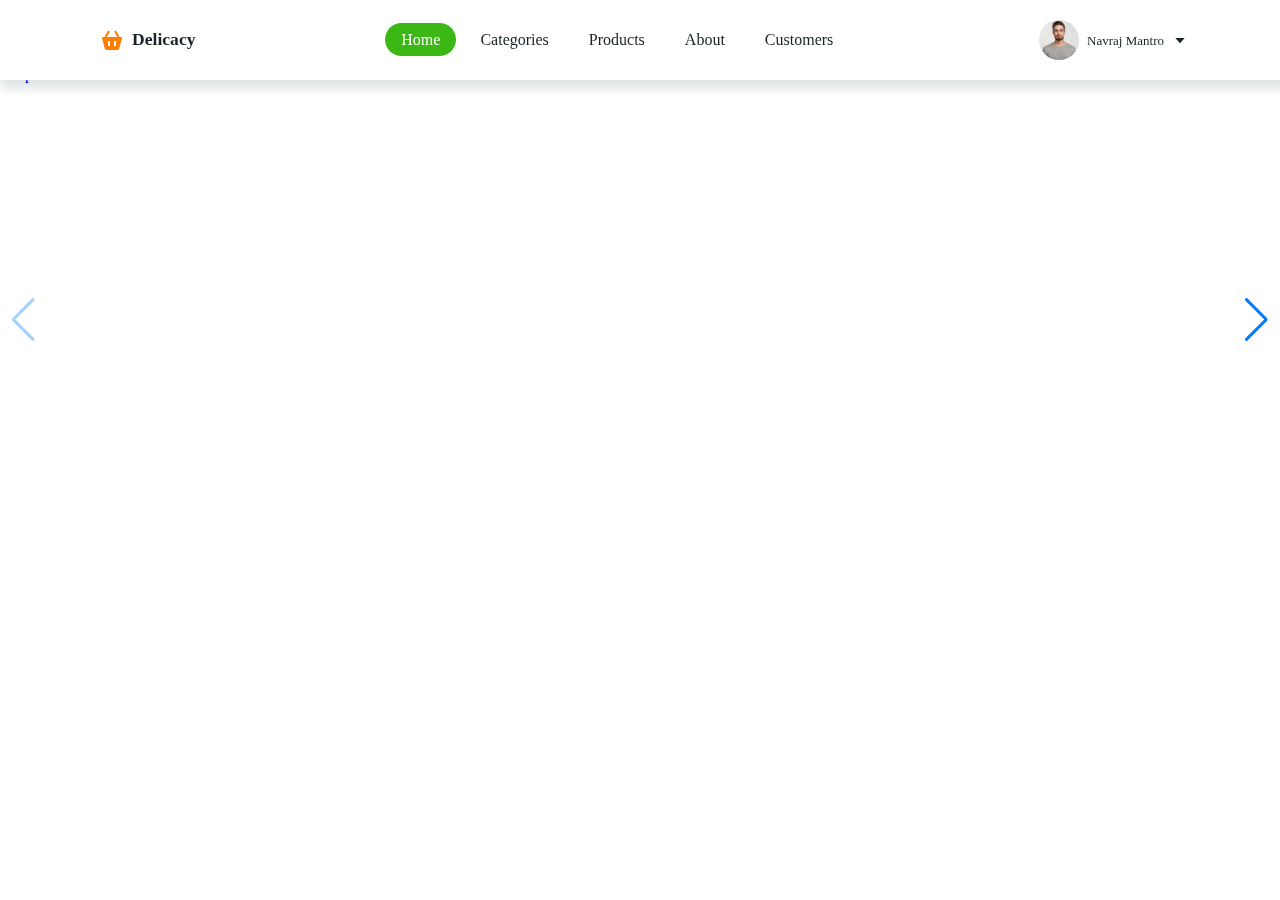
==== index.html @ 3a258c62 "navbar code" ====
<!DOCTYPE html>
<html lang="en">
<head>
    <meta charset="UTF-8">
    <meta http-equiv="X-UA-Compatible" content="IE=edge">
    <meta name="viewport" content="width=device-width, initial-scale=1.0">
    <title>Fruits & Vegitables Web</title>
    <!-- link css -->
    <link rel="stylesheet" href="./Assets/css/main.css">
    <!-- link font  -->
    <!-- <script src="https://kit.fontawesome.com/d935ff7ff3.js" crossorigin="anonymous"></script> -->
    <link href='https://unpkg.com/boxicons@2.1.4/css/boxicons.min.css' rel='stylesheet'>

     <!-- Link Swiper's CSS -->
    <link rel="stylesheet" href="https://cdn.jsdelivr.net/npm/swiper@9/swiper-bundle.min.css" />

    
</head>
<body>
    <!-- navbar  -->
    <header>
            <a href="#" class="logo"><i class="bx bxs-basket"></i>Delicacy</a>

        <!-- menu icon  -->

        <div class="bx bx-menu" id="menu-icon"></div>
        <!-- nav-list  -->
        <ul class="navbar">
            <li><a href="#home" class="home-active">Home</a></li>
            <li><a href="#categories">Categories</a></li>
            <li><a href="#products">Products</a></li>
            <li><a href="#about">About</a></li>
            <li><a href="#customers">Customers</a></li>
        </ul>
        <!-- profile  -->
        <div class="profile">
            <img src="./Assets/image/profile.jpeg" alt="profile pic">
            <span>Navraj Mantro</span>
            <i class="bx bx-caret-down"></i>
        </div>
    </header>
    <!-- home  -->
    <section class="home swiper" id="home">
        <div class="swiper-wrapper ">
            <!-- slide 1  -->
            <div class="swiper-slide container">
                <div class="home-text">
                    <span>WE are delicacy</span>
                    <h1>Choose deicacy <br>the best healthy <br>chicken salad</h1>
                    <a href="#" class="btn">Shop Now <i class="bx bx-right-arrow-alt"></i></a>
                </div>
                <img src="./Assets/image/Home1.png" alt="Cassrol_pic_1">
            </div>
            <!-- slide 2  -->
            <div class="swiper-slide container">
                <div class="home-text">
                    <span>WE are delicacy</span>
                    <h1>Choose deicacy <br>the best healthy <br>chicken salad</h1>
                    <a href="#" class="btn">Shop Now <i class="bx bx-right-arrow-alt"></i></a>
                </div>
                <img src="./Assets/image/home2.png" alt="Cassrol_pic_2">
            </div>

            <!-- slide 3  -->
            <div class="swiper-slide container">
                <div class="home-text">
                    <span>WE are delicacy</span>
                    <h1>Choose deicacy <br>the best healthy <br>chicken salad</h1>
                    <a href="#" class="btn">Shop Now <i class="bx bx-right-arrow-alt"></i></a>
                </div>
                <img src="./Assets/image/home3.png" alt="Cassrol_pic_3">
            </div>

          </div>
          <div class="swiper-button-next"></div>
          <div class="swiper-button-prev"></div>
    </section>
<!-- Swiper JS -->
<script src="https://cdn.jsdelivr.net/npm/swiper@9/swiper-bundle.min.js"></script>

<!-- link to js  -->
    <script src="main.js"></script>
</body>
</html>
---- Assets/css/main.css ----
@import "reset.css";
@import url('https://fonts.googleapis.com/css2?family=Poppins:wght@200;300;400;500;600;700;900&display=swap');
* {
    font-family: 'Poppins', sans-serif;
    text-decoration: none;
    scroll-padding-top: 2rem;
    scroll-behavior: smooth;

}

/* show variables */
:root {
    --green-color: #3cb815;
    --light-green-color: #c0eb7b;
    --orange-color: #ff7e00;
    --light-orange-color:#f75f1d ;
    --text-color: #1a2428;
    --bg-color: #fff;
}
section {
    padding: 4.5rem 0 1.5rem;
}
img {
    width: 100%;
}
body {
    color: var(--text-color);    
}
header {
    position: fixed;
    width: 85%;
    top: 0;
    z-index: 1000;
    display: flex;
    align-items: center;
    justify-content: space-between;
    background-color: var(--bg-color);
    box-shadow: 0 8px 11px rgb(14 55 54 / 15%);
    padding: 20px 100px !important;
    transition: 0.5s;
   

}
.profile {
    display: flex;
    align-items: center;
    column-gap: 0.5rem;
    cursor: pointer;
}
.profile img {
    width: 40px;
    height: 40px;
    object-fit: cover;
    object-position: center;
    border-radius: 50%;
}
.profile span {
    font-size: 13px;
    font-weight: 500;
}
.logo{
    display: flex;
    align-items: center;
    font-size: 1.1rem;
    font-weight: 600;
    color: var(--text-color);
    column-gap: 0.5rem;
}
.logo .bx {
    font-size: 24px;
    color: var(--orange-color);
}
.navbar{
    display: flex;
    column-gap: 0.5rem;
}
.navbar a{
    font-size: 1rem;
    font-weight: 500;
    color: var(--text-color);
    padding: 0.5rem 1rem;
}
.navbar a:hover, .navbar .home-active {
    background-color: var(--green-color);
    border-radius: 5rem;
    color: var(--bg-color);
    transition: background 0.5s;
}
#menu-icon{
    font-size: 24px;
    cursor: pointer;
    z-index: 100001;
    display: none;
}
.container{
    position: relative;
    width: 100%;
    min-height: 640px;
    display: flex;
    align-items: center;
    background: url(../image/background.jpg);
    background-size: cover;
    background-position: center;
}
.container img {
    width: 400px;
    position: absolute;
    bottom: -500px;
    right: 200px;
}
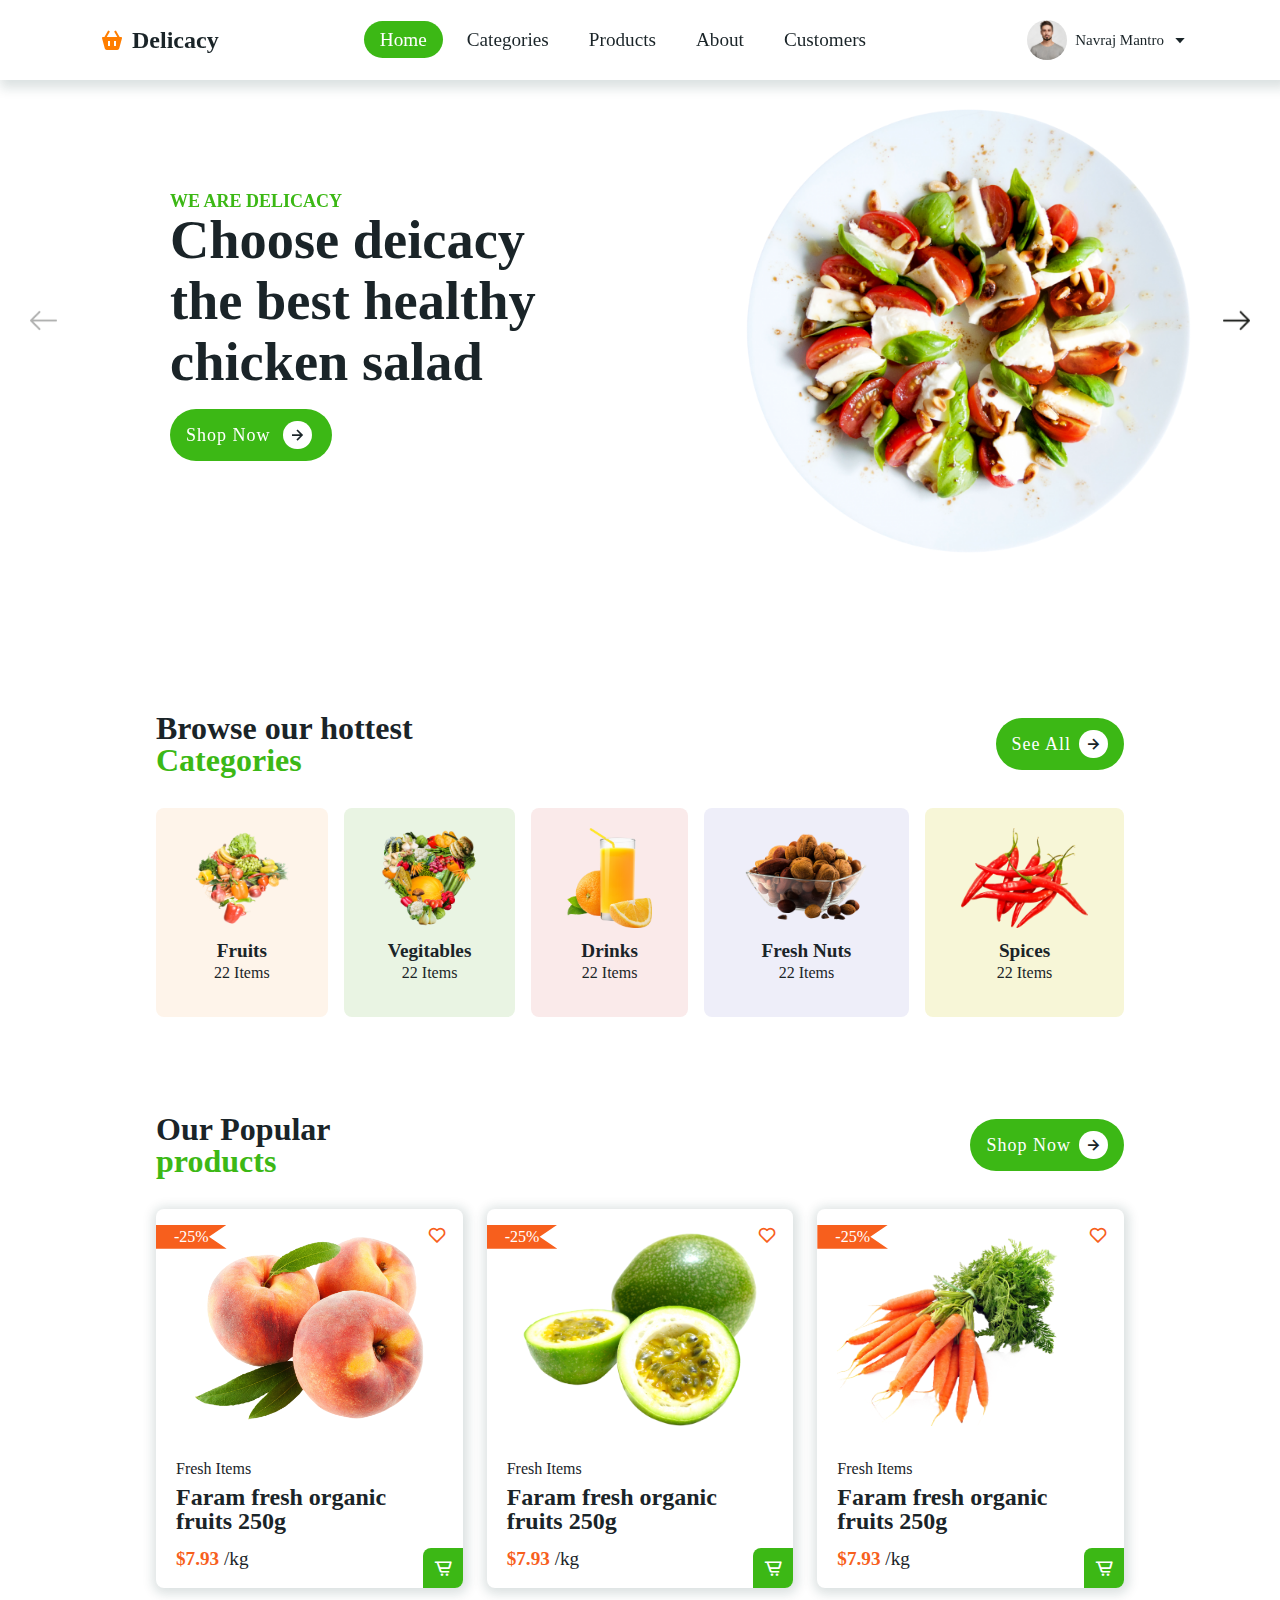
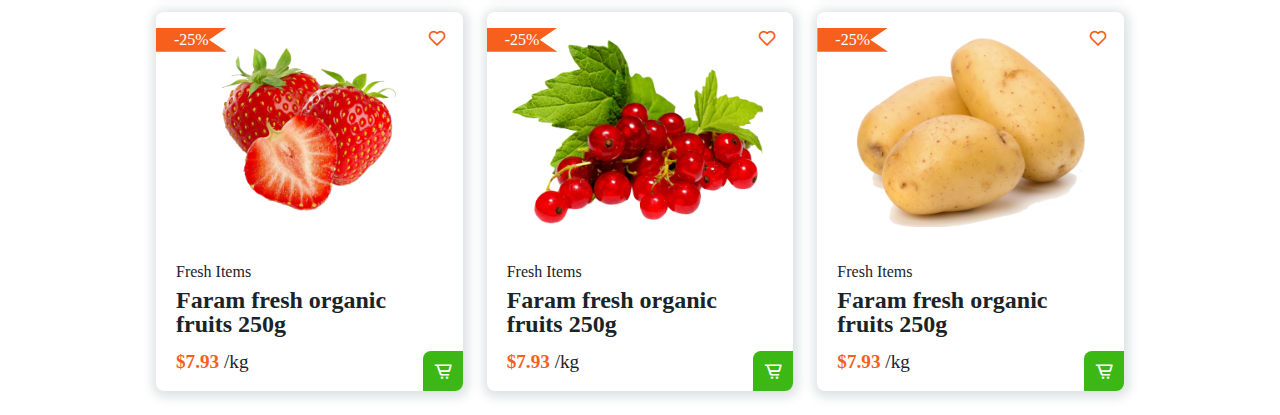
==== commit e8af2b74: "complete slider and products" ====
--- a/index.html
+++ b/index.html
@@ -27,7 +27,7 @@
         <!-- nav-list  -->
         <ul class="navbar">
             <li><a href="#home" class="home-active">Home</a></li>
-            <li><a href="#categories">Categories</a></li>
+            <li><a href="#Categories">Categories</a></li>
             <li><a href="#products">Products</a></li>
             <li><a href="#about">About</a></li>
             <li><a href="#customers">Customers</a></li>
@@ -75,6 +75,125 @@
           <div class="swiper-button-next"></div>
           <div class="swiper-button-prev"></div>
     </section>
+
+    <!-- Categories  -->
+    <section class="Categories" id="Categories">
+        <div class="heading">
+            <h1>Browse our hottest <br><span>Categories</span></h1>
+            <a href="#" class="btn">See All <i class="bx bx-right-arrow-alt"></i></a>
+        </div>
+        <!-- Categories content -->
+        <div class="Categories-container">
+            <!-- box 1 -->
+            <div class="box box1">
+                <img src="./Assets/image/Fruits.png" alt="">
+                <h2>Fruits</h2>
+                <span>22 Items</span>
+                <i class="bx bx-right-arrow-alt"></i>
+            </div>
+            <!-- box 2  -->
+            <div class="box box2">
+                <img src="./Assets/image/Vegitbles.png" alt="">
+                <h2>Vegitables</h2>
+                <span>22 Items</span>
+                <i class="bx bx-right-arrow-alt"></i>
+            </div>
+            <!-- box 3 -->
+            <div class="box box3">
+                <img src="./Assets/image/juice.png" alt="">
+                <h2>Drinks</h2>
+                <span>22 Items</span>
+                <i class="bx bx-right-arrow-alt"></i>
+            </div>
+            <!-- box 4 -->
+            <div class="box box4">
+                <img src="./Assets/image/Nuts.png" alt="">
+                <h2>Fresh Nuts</h2>
+                <span>22 Items</span>
+                <i class="bx bx-right-arrow-alt"></i>
+            </div>
+            <!-- box 5 -->
+            <div class="box box5">
+                <img src="./Assets/image/Spices.png" alt="">
+                <h2>Spices</h2>
+                <span>22 Items</span>
+                <i class="bx bx-right-arrow-alt"></i>
+            </div>
+        </div>
+    </section>
+    <!-- products  -->
+
+    <section class="products" id="products">
+        <div class="heading">
+            <h1>Our Popular <br><span>products</span></h1>
+            <a href="#" class="btn">Shop Now <i class="bx bx-right-arrow-alt"></i></a>
+        </div>
+        <!-- products content -->
+        <div class="products-container">
+            <!-- box 1  -->
+           <div class="box">
+            <img src="./Assets/image/pro1.png" alt="">
+            <span>Fresh Items</span>
+            <h2>Faram fresh organic <br>fruits 250g</h2>
+            <h3 class="price">$7.93 <span>/kg</span></h3>
+            <i class="bx bx-cart-alt"></i>
+            <i class="bx bx-heart"></i>
+            <span class="discount">-25%</span>
+           </div>
+            <!-- box 2  -->
+            <div class="box">
+                <img src="./Assets/image/pro2.png" alt="">
+                <span>Fresh Items</span>
+                <h2>Faram fresh organic <br>fruits 250g</h2>
+                <h3 class="price">$7.93 <span>/kg</span></h3>
+                <i class="bx bx-cart-alt"></i>
+                <i class="bx bx-heart"></i>
+                <span class="discount">-25%</span>
+               </div>
+
+                <!-- box 3  -->
+           <div class="box">
+            <img src="./Assets/image/pro3.png" alt="">
+            <span>Fresh Items</span>
+            <h2>Faram fresh organic <br>fruits 250g</h2>
+            <h3 class="price">$7.93 <span>/kg</span></h3>
+            <i class="bx bx-cart-alt"></i>
+            <i class="bx bx-heart"></i>
+            <span class="discount">-25%</span>
+           </div>
+
+            <!-- box 4  -->
+            <div class="box">
+                <img src="./Assets/image/pro4.png" alt="">
+                <span>Fresh Items</span>
+                <h2>Faram fresh organic <br>fruits 250g</h2>
+                <h3 class="price">$7.93 <span>/kg</span></h3>
+                <i class="bx bx-cart-alt"></i>
+                <i class="bx bx-heart"></i>
+                <span class="discount">-25%</span>
+               </div>
+                <!-- box 5  -->
+           <div class="box">
+            <img src="./Assets/image/pro5.png" alt="">
+            <span>Fresh Items</span>
+            <h2>Faram fresh organic <br>fruits 250g</h2>
+            <h3 class="price">$7.93 <span>/kg</span></h3>
+            <i class="bx bx-cart-alt"></i>
+            <i class="bx bx-heart"></i>
+            <span class="discount">-25%</span>
+           </div>
+            <!-- box 6  -->
+            <div class="box">
+                <img src="./Assets/image/pro6.png" alt="">
+                <span>Fresh Items</span>
+                <h2>Faram fresh organic <br>fruits 250g</h2>
+                <h3 class="price">$7.93 <span>/kg</span></h3>
+                <i class="bx bx-cart-alt"></i>
+                <i class="bx bx-heart"></i>
+                <span class="discount">-25%</span>
+               </div>
+        </div>
+    </section>
 <!-- Swiper JS -->
 <script src="https://cdn.jsdelivr.net/npm/swiper@9/swiper-bundle.min.js"></script>
 
--- a/Assets/css/main.css
+++ b/Assets/css/main.css
@@ -55,13 +55,13 @@
     border-radius: 50%;
 }
 .profile span {
-    font-size: 13px;
+    font-size: 15px;
     font-weight: 500;
 }
 .logo{
     display: flex;
     align-items: center;
-    font-size: 1.1rem;
+    font-size: 1.5rem;
     font-weight: 600;
     color: var(--text-color);
     column-gap: 0.5rem;
@@ -75,7 +75,7 @@
     column-gap: 0.5rem;
 }
 .navbar a{
-    font-size: 1rem;
+    font-size: 1.2rem;
     font-weight: 500;
     color: var(--text-color);
     padding: 0.5rem 1rem;
@@ -98,13 +98,238 @@
     min-height: 640px;
     display: flex;
     align-items: center;
-    background: url(../image/background.jpg);
+    background: url(../image/BackGround_pic.jpg);
     background-size: cover;
     background-position: center;
+    overflow:  hidden;
 }
 .container img {
-    width: 400px;
-    position: absolute;
-    bottom: -500px;
-    right: 200px;
+    width: 500px;
+    position: absolute;
+    bottom: 10%;
+    right: 5%;
+}
+.home-text {
+    position: absolute;
+    bottom: 28%;
+    /* left: 10%; */
+    padding: 0 130px 0 170px;
+}
+.home-text span {
+    font-weight: 700;
+    font-size: large;
+    text-transform: uppercase;
+    color: var(--green-color);
+}
+.home-text h1 {
+    font-size: 3.4rem;
+    font-weight: 700;
+    margin-bottom: 1rem;
+    line-height: 3.8rem;
+}
+.btn {
+    padding: 0.75rem 1rem;
+    background: var(--green-color);
+    color: var(--bg-color);
+    font-weight: 400;
+    font-size: large;
+    border-radius: 5rem;
+    display: flex;
+    align-items: center;
+    justify-content: space-between;
+    column-gap: 00.5rem;
+    max-width: 130px;
+    letter-spacing: 1px;
+}
+.btn .bx {
+    padding: 4px;
+    background: var(--bg-color);
+    color: var(--text-color);
+    border-radius: 1rem;
+    font-size: 20px;
+    margin: auto;
+}
+.btn:hover {
+    background: var(--light-orange-color);
+    transition: 0.2s ease;
+}
+.swiper-button-next {
+    background: url(../image/right_arrow.png);
+    background-repeat: no-repeat;
+    background-size: 100% auto;
+    background-position: center;
+    margin-right: 20px;
+}
+.swiper-button-next::after {
+    display: none;
+}
+.swiper-button-prev {
+    background: url(../image/left_arrow.png);
+    background-repeat: no-repeat;
+    background-size: 100% auto;
+    background-position: center;
+    margin-left: 20px;
+}
+.swiper-button-prev::after {
+    display: none;
+}
+.heading {
+    display: flex;
+    justify-content: space-between;
+    align-items: center;
+}
+.heading h1 {
+    font-size: 2rem;
+    font-weight: 600;
+}
+.heading span {
+    color: var(--green-color);
+}
+.Categories {
+    max-width: 968px;
+    margin-left: auto;
+    margin-right: auto;
+}
+.Categories-container {
+    display: grid;
+    grid-template-columns: repeat(auto-fit,minmax(100px,auto));
+    gap: 1rem;
+    margin-top: 2rem;
+}
+.Categories-container .box {
+    position: relative;
+    display: flex;
+    flex-direction: column;
+    align-items: center;
+    padding: 20px;
+    border-radius: 0.5rem;
+}
+.Categories-container .box img {
+    width: 100%;
+    height: 100px;
+    object-fit: contain;
+    object-position: center;
+}
+.Categories-container .box h2 {
+    font-size: 1.2rem;
+    font-weight: 600;
+    padding: 0.8rem 0 0.3rem 0;
+}
+.Categories-container .box span {
+    font-size: 1rem;
+    font-weight: 400;
+    margin-bottom: 1rem;
+}
+.Categories-container .box .bx {
+    padding: 10px;
+    background: var(--green-color);
+    color: var(--bg-color);
+    border-radius: 5rem;
+    margin-top: 2rem;
+    position: absolute;
+    bottom: -8%;
+    display: none;
+}
+.Categories-container .box .bx:hover {
+    background: var(--light-orange-color);
+    transition: 00.2s all linear;
+}
+.Categories-container .box:hover .bx  {
+    display: block;
+    transition: 0.2s all linear;
+}
+.box1 {
+    background: #fef4ea;
+}
+.box2 {
+    background: #e9f4e3;
+}
+.box3 {
+    background: #faeaea;
+}
+.box4 {
+    background: #eeeef9;
+}
+.box5 {
+    background: #f7f6d7;
+}
+
+/* product  */
+
+.products {
+    max-width: 968px;
+    margin-left: auto;
+    margin-right: auto;
+}
+
+.products-container {
+    display: grid;
+    grid-template-columns: repeat(auto-fit,minmax(260px,auto));
+    gap: 1.5rem;
+    margin-top: 2rem;
+}
+.products-container .box {
+    padding: 20px;
+    box-shadow: 1px 2px 11px 4px rgb(14 55 54 /15%);
+    border-radius: 0.5rem;
+    position: relative;
+}
+
+.products-container .box img {
+    width: 100%;
+    height: 200px;
+    object-fit: contain;
+    object-position: center;
+    padding-bottom: 1.8rem;
+}
+.products-container .box span {
+    font-weight: 500;
+    /* font-size: 15px;line-height: 20px; */
+}
+.products-container .box h2 {
+    font-size: 1.5rem;
+    font-weight: 600;
+    padding: 0.5rem 0;
+}
+.products-container .box .price {
+    font-size: 1.2rem;
+    font-weight: 600;
+    margin-top: 0.5rem;
+    color: var(--light-orange-color);
+}
+
+.products-container .box .price span {
+    color: var(--text-color);
+    font-weight: 400;
+}
+.products-container .box .bx-cart-alt {
+    position: absolute;
+    right: 0;
+    bottom: 0;
+    padding: 10px;
+    background: var(--green-color);
+    color: var(--bg-color);
+    font-size: 20px;
+    border-radius: 0.5rem 0 0.5rem 0;
+}
+
+.products-container .box .bx-cart-alt:hover {
+    background: var(--orange-color);
+    transition: 0.2s all linear;
+}
+.products-container .box .bx-heart {
+    position: absolute;
+    top: 1rem;
+    right: 1rem;
+    font-size: 20px;
+    color: var(--light-orange-color);
+}
+.products-container .box .discount {
+    position: absolute;
+    top: 1rem;
+    left: 0;
+    background: var(--light-orange-color);
+    color: var(--bg-color);
+    padding: 4px 18px;
+    clip-path: polygon(100% 0%, 75% 50%, 100% 100%, 0 100%, 0% 50%, 0 0);
 }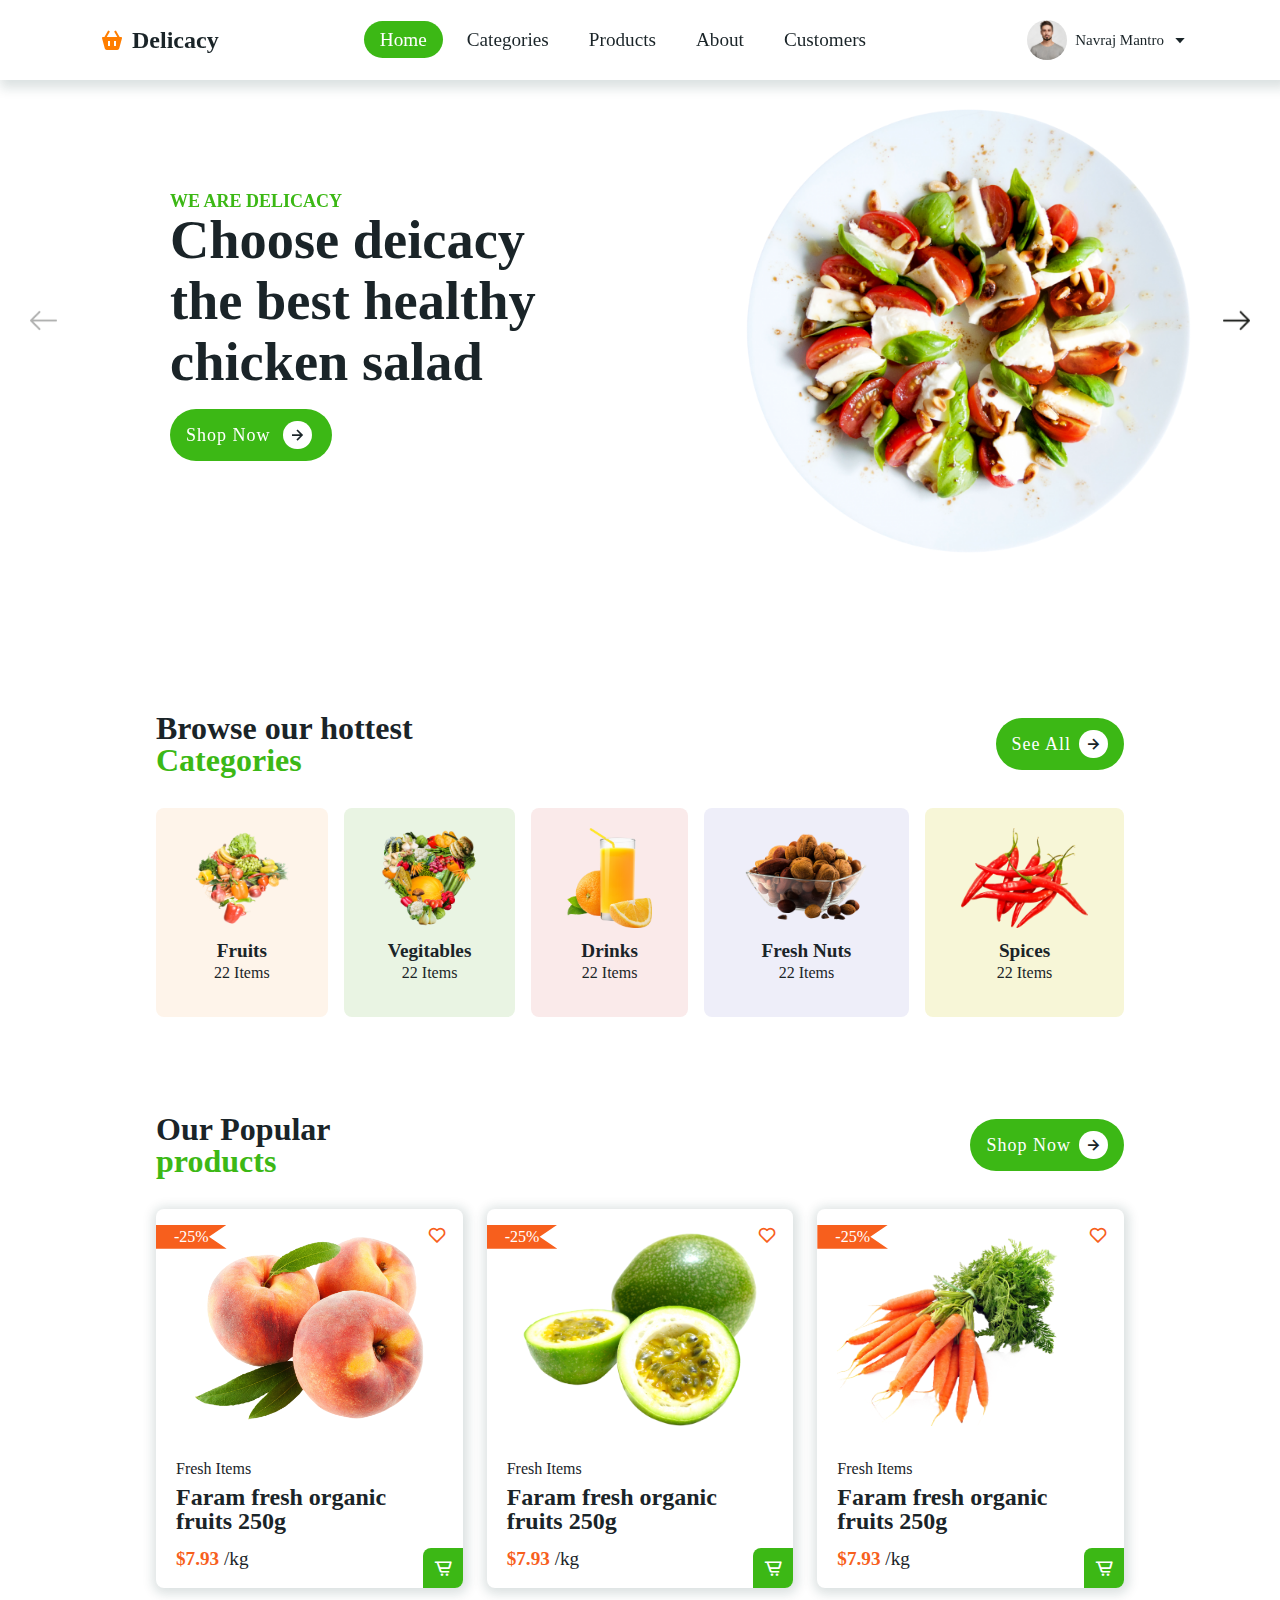
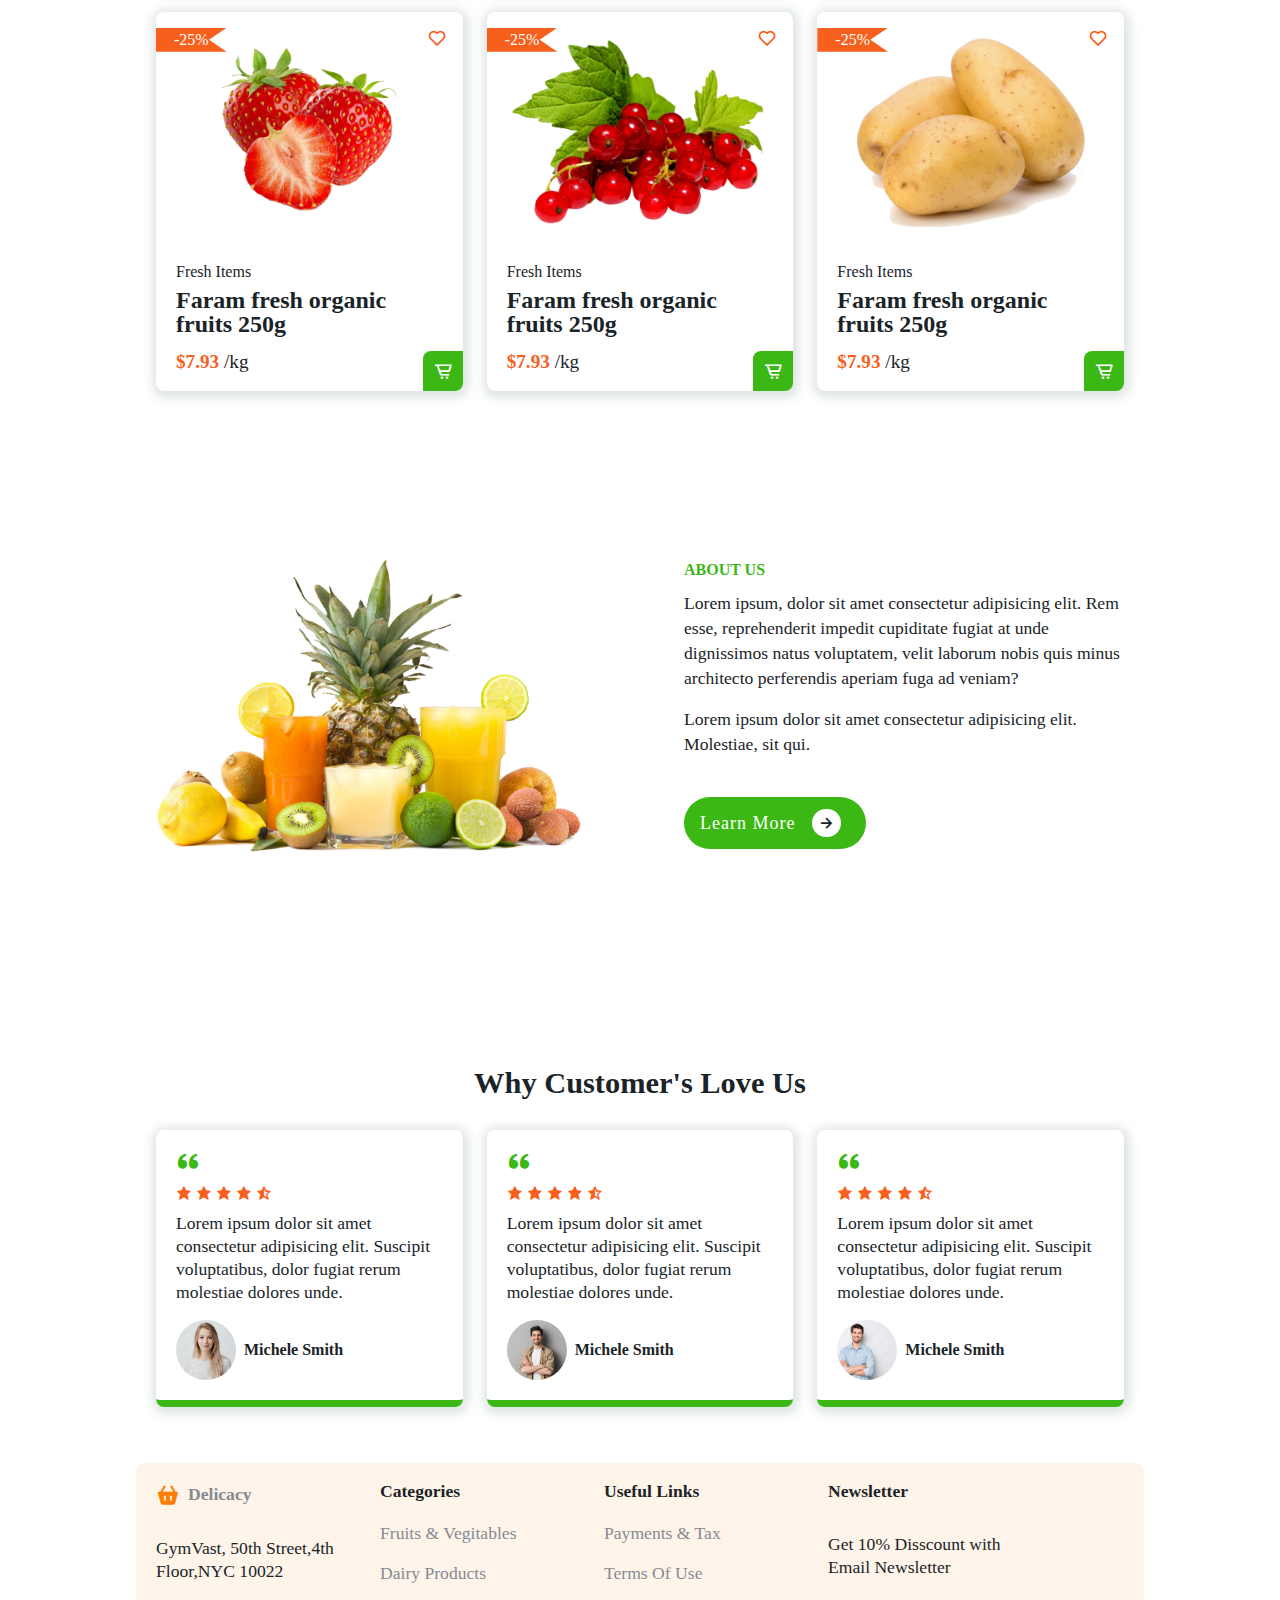
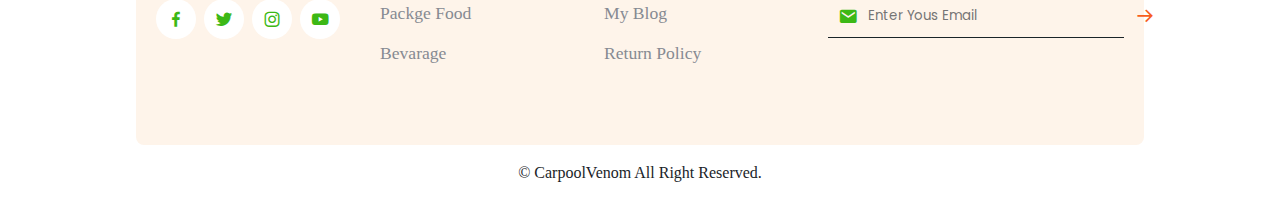
==== commit 12ae2f9c: "About footer and customers is done" ====
--- a/index.html
+++ b/index.html
@@ -194,6 +194,114 @@
                </div>
         </div>
     </section>
+    <!-- about  -->
+    <section class="about" id="about">
+        <img src="./Assets/image/about_pic.png" alt="">
+        <div class="about-text">
+            <span>About Us</span>
+            <p>Lorem ipsum, dolor sit amet consectetur adipisicing elit. Rem esse, reprehenderit impedit cupiditate fugiat at unde dignissimos natus voluptatem, velit laborum nobis quis minus architecto perferendis aperiam fuga ad veniam?</p>
+            <p>Lorem ipsum dolor sit amet consectetur adipisicing elit. Molestiae, sit qui.</p>
+            <a href="#" class="btn">Learn More <i class="bx bx-right-arrow-alt"></i></a>     
+        </div>
+    </section>
+    <!-- customers  -->
+    <section class="customers" id="customers">
+        <h2>Why Customer's Love Us</h2>
+        <!-- customers-content  -->
+        <div class="customers-container">
+            <!-- Review 1  -->
+            <div class="box">
+                <i class="bx bxs-quote-alt-left"></i>
+                <div class="stars">
+                    <i class="bx bxs-star"></i>
+                    <i class="bx bxs-star"></i>
+                    <i class="bx bxs-star"></i>
+                    <i class="bx bxs-star"></i>
+                    <i class="bx bxs-star-half"></i>
+                </div>
+                <p>Lorem ipsum dolor sit amet consectetur adipisicing elit. Suscipit voluptatibus, dolor fugiat rerum molestiae dolores unde.</p>
+                <div class="review-profile">
+                    <img src="./Assets/image/cust_1.jpeg" alt="">
+                    <h3>Michele Smith</h3>
+                </div>
+            </div>
+             <!-- Review 2  -->
+             <div class="box">
+                <i class="bx bxs-quote-alt-left"></i>
+                <div class="stars">
+                    <i class="bx bxs-star"></i>
+                    <i class="bx bxs-star"></i>
+                    <i class="bx bxs-star"></i>
+                    <i class="bx bxs-star"></i>
+                    <i class="bx bxs-star-half"></i>
+                </div>
+                <p>Lorem ipsum dolor sit amet consectetur adipisicing elit. Suscipit voluptatibus, dolor fugiat rerum molestiae dolores unde.</p>
+                <div class="review-profile">
+                    <img src="./Assets/image/cust_2.jpeg" alt="">
+                    <h3>Michele Smith</h3>
+                </div>
+            </div>
+             <!-- Review 3  -->
+             <div class="box">
+                <i class="bx bxs-quote-alt-left"></i>
+                <div class="stars">
+                    <i class="bx bxs-star"></i>
+                    <i class="bx bxs-star"></i>
+                    <i class="bx bxs-star"></i>
+                    <i class="bx bxs-star"></i>
+                    <i class="bx bxs-star-half"></i>
+                </div>
+                <p>Lorem ipsum dolor sit amet consectetur adipisicing elit. Suscipit voluptatibus, dolor fugiat rerum molestiae dolores unde.</p>
+                <div class="review-profile">
+                    <img src="./Assets/image/cust_3.jpeg" alt="">
+                    <h3>Michele Smith</h3>
+                </div>
+            </div>
+        </div>
+    </section>
+
+    <!-- footer  -->
+    <section class="footer" id="footer">
+        <div class="footer-box">
+            <a href="#" class="logo"><i class="bx bxs-basket"></i>Delicacy</a>
+            <p>GymVast, 50th Street,4th <br>Floor,NYC 10022</p> 
+            <div class="social">
+                <a href="#"><i class="bx bxl-facebook"></i></a>
+                <a href="#"><i class="bx bxl-twitter"></i></a>
+                <a href="#"><i class="bx bxl-instagram"></i></a>
+                <a href="#"><i class="bx bxl-youtube"></i></a>
+            </div>
+        </div>
+        <div class="footer-box">
+            <h2>Categories</h2>
+            <a href="#">Fruits & Vegitables</a>
+            <a href="#">Dairy Products</a>
+            <a href="#">Packge Food</a>
+            <a href="#">Bevarage</a>
+        </div>
+        <div class="footer-box">
+            <h2>Useful Links</h2>
+            <a href="#">Payments & Tax</a>
+            <a href="#">Terms Of Use</a>
+            <a href="#">My Blog</a>
+            <a href="#">Return Policy</a>
+        </div>
+        <div class="footer-box">
+            <h2>Newsletter</h2>
+            <p>Get 10% Disscount with <br> Email Newsletter</p>
+            <form action="">
+                <i class="bx bxs-envelope"></i>
+                <input type="emil" name="" id="" placeholder="Enter Yous Email">
+                <i class="bx bx-arrow-back bx-rotate-180"></i>
+            </form>
+        </div>
+    </section>
+
+    <!-- copyright  -->
+    <div class="copyright">
+        <p>&#169; CarpoolVenom All Right Reserved.</p>
+    </div>
+
 <!-- Swiper JS -->
 <script src="https://cdn.jsdelivr.net/npm/swiper@9/swiper-bundle.min.js"></script>
 
--- a/Assets/css/main.css
+++ b/Assets/css/main.css
@@ -16,6 +16,16 @@
     --light-orange-color:#f75f1d ;
     --text-color: #1a2428;
     --bg-color: #fff;
+}
+/* Custom Scrol br  */
+::-webkit-scrollbar{
+    width: 0.5rem;
+    background: var(--green-color);
+}
+::-webkit-scrollbar-thumb{
+    width: 0.5rem;
+    background: var(--light-green-color);
+    border-radius: 5rem1;
 }
 section {
     padding: 4.5rem 0 1.5rem;
@@ -332,4 +342,186 @@
     color: var(--bg-color);
     padding: 4px 18px;
     clip-path: polygon(100% 0%, 75% 50%, 100% 100%, 0 100%, 0% 50%, 0 0);
+}
+
+/* about  */
+.about {
+    max-width: 968px;
+    margin-left: auto;
+    margin-right: auto;
+    display: grid;
+    grid-template-columns: repeat(auto-fit,minmax(21rem,auto));
+    align-items: center;
+    gap: 1.5rem;
+    padding: 9rem 0;
+}
+.about img {
+    width: 90%;
+}
+.about-text {
+    padding: 0 0 0 2rem;
+}
+.about-text span {
+    font-weight: 800;
+    text-transform: uppercase;
+    color: var(--green-color);
+}
+.about-text p {
+    margin: 0.8rem 0 1rem;
+    line-height: 25px;
+    font-size: 1.1rem;
+}
+.about-text .btn {
+    max-width: 150px;
+    margin-top: 2.5rem;
+}
+
+/* customers  */
+.customers {
+    max-width: 968px;
+    margin-left: auto;
+    margin-right: auto;
+}
+.customers h2 {
+    text-align: center;
+    font-size: 1.9rem;
+    font-weight: 600;
+}
+.customers-container {
+    display: grid;
+    grid-template-columns: repeat(auto-fit,minmax(280px,auto));
+    align-items: center;
+    gap: 1.5rem;
+    margin-top: 2rem;
+
+}
+.customers-container .box {
+    padding: 20px;
+    box-shadow: 1px 2px 11px 4px rgb(14 55 54 / 15%);
+    border-radius: 0.5rem;
+    border-bottom: 7px solid var(--green-color);
+
+}
+
+.customers-container .box:hover {
+    transform: translateY(10px);
+    transition: 00.2s all linear;
+}
+.customers-container .box .bx {
+    font-size: 24px;
+    color:var(--green-color);
+}
+
+.customers-container .box .stars {
+    padding: 0.6rem 0;
+}
+.customers-container .box .stars .bx {
+    font-size: 1rem;
+    color: var(--light-orange-color);
+}
+.customers-container .box p {
+    font-size: 1.1rem;
+    line-height: 23px;
+}
+.review-profile {
+    display: flex;
+    align-items: center;
+    margin-top: 1rem;
+    column-gap: 0.5rem;
+}
+.review-profile img {
+    width: 60px;
+    height: 60px;
+    border-radius: 50%;
+    object-fit: cover;
+    object-position: center;
+}
+.review-profile h3 {
+    font-size: 1rem;
+    font-weight: 600;
+}
+
+/* footer  */
+
+.footer {
+    max-width: 968px;
+    margin-left: auto;
+    margin-right: auto;
+    display: grid;
+    grid-template-columns: repeat(auto-fit,minmax(200px,auto));
+    gap: 1.5rem;
+    margin-top: 2rem;
+    background: #fef4ea;
+    border-radius: 0.5rem;
+    padding: 20px 20px 60px 20px;
+}
+.footer-box {
+    display: flex;
+    flex-direction: column;
+}
+.footer-box p {
+    font-size: 1.1rem;
+    margin: 0.5rem 0 1rem;
+    line-height: 23px;
+}
+.social {
+    display: flex;
+    align-items: center;
+    column-gap: 0.5rem;
+}
+.social .bx {
+    padding: 10px;
+    background: var(--bg-color);
+    color: var(--green-color);
+    border-radius: 5rem;
+    font-size: 20px;
+}
+.social .bx:hover {
+    background: var(--green-color);
+    color: var(--bg-color);
+    transition: 00.2s all linear;
+}
+.footer-box h2 {
+    font-size: 1.1rem;
+    font-weight: 800;
+    margin-bottom: 1.5rem;
+}
+.footer-box a {
+    color: #868a92;
+    font-size: 1.1rem;
+    margin-bottom: 1.4rem;
+
+}
+.footer-box a:hover {
+    color:var(--light-orange-color);
+}
+.footer-box form {
+    border-bottom: 1px solid var(--text-color);
+    padding: 10px;
+    display: flex;
+    align-items: center;
+    column-gap: 0.5rem;
+}
+.footer-box form input {
+    background: transparent;
+    border: none;
+    outline: none;
+}
+.footer-box form .bx {
+    font-size: 20px;
+    color: var(--light-orange-color);
+    cursor: pointer;
+}
+.footer-box form .bxs-envelope {
+    color: var(--green-color);
+}
+
+
+/* copyright */
+
+
+.copyright {
+    text-align: center;
+    padding: 20px;
+    
 }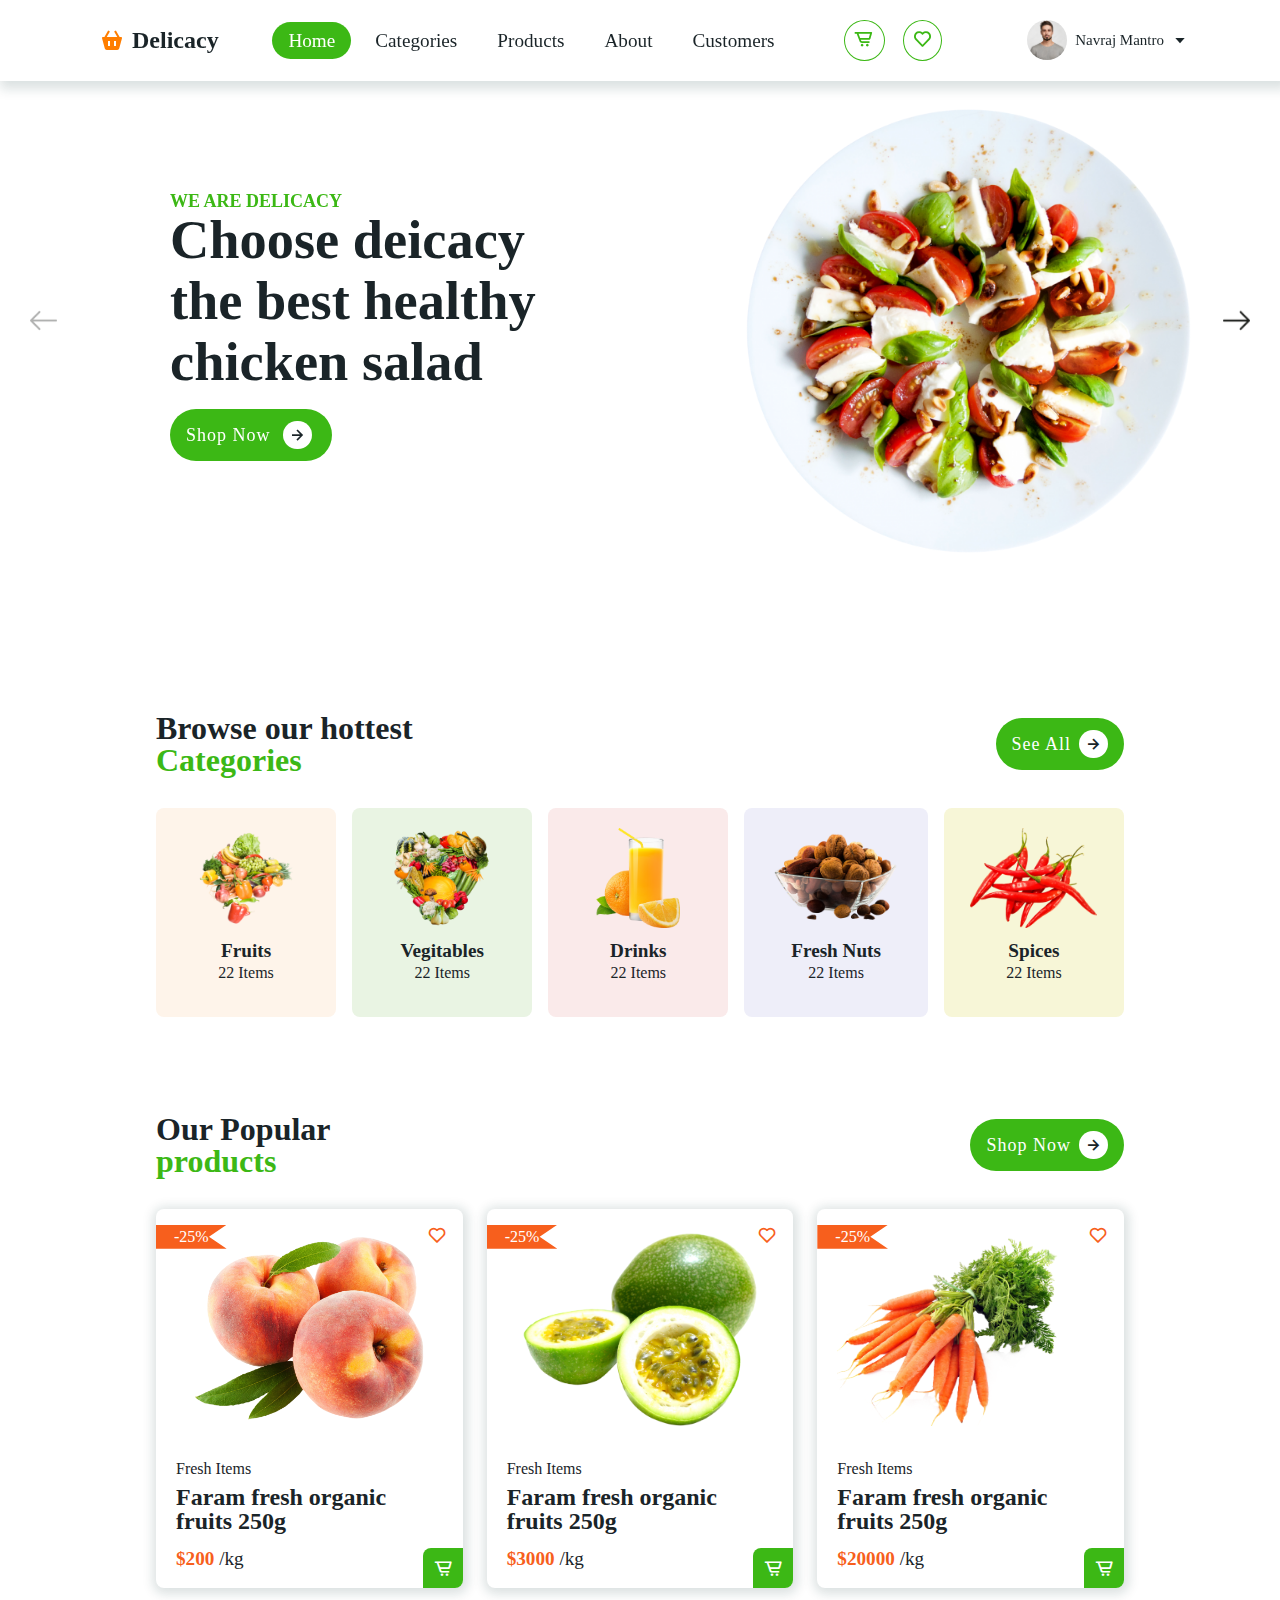
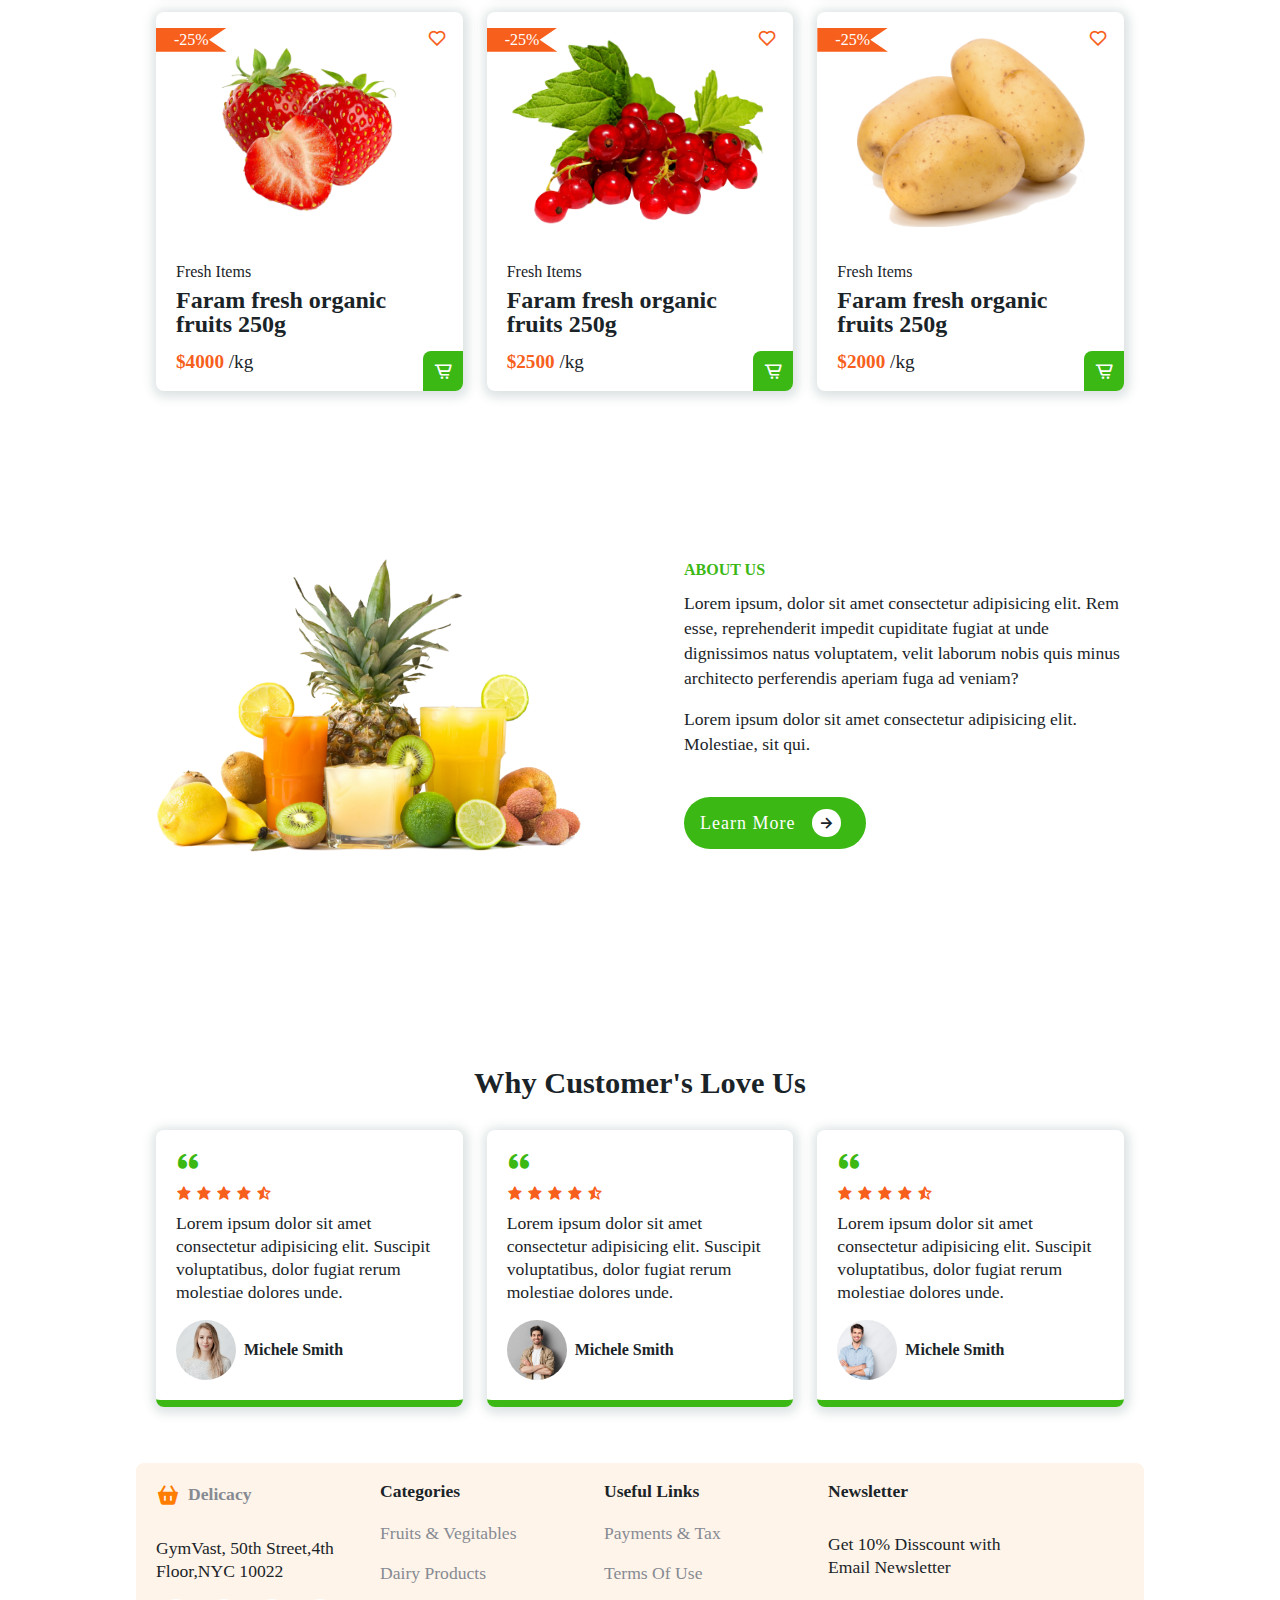
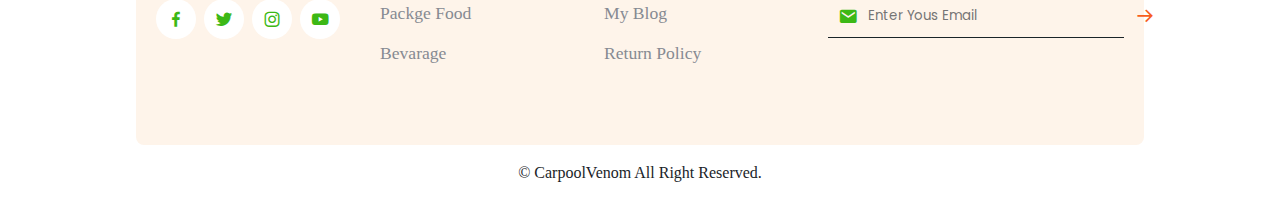
==== commit 11c46bdf: "complete work" ====
--- a/index.html
+++ b/index.html
@@ -1,311 +1,301 @@
 <!DOCTYPE html>
 <html lang="en">
-<head>
-    <meta charset="UTF-8">
-    <meta http-equiv="X-UA-Compatible" content="IE=edge">
-    <meta name="viewport" content="width=device-width, initial-scale=1.0">
+  <head>
+    <meta charset="UTF-8" />
+    <meta http-equiv="X-UA-Compatible" content="IE=edge" />
+    <meta name="viewport" content="width=device-width, initial-scale=1.0" />
     <title>Fruits & Vegitables Web</title>
     <!-- link css -->
-    <link rel="stylesheet" href="./Assets/css/main.css">
+    <link rel="stylesheet" href="./Assets/css/main.css" />
     <!-- link font  -->
     <!-- <script src="https://kit.fontawesome.com/d935ff7ff3.js" crossorigin="anonymous"></script> -->
-    <link href='https://unpkg.com/boxicons@2.1.4/css/boxicons.min.css' rel='stylesheet'>
-
-     <!-- Link Swiper's CSS -->
-    <link rel="stylesheet" href="https://cdn.jsdelivr.net/npm/swiper@9/swiper-bundle.min.css" />
-
-    
-</head>
-<body>
+    <link
+      href="https://unpkg.com/boxicons@2.1.4/css/boxicons.min.css"
+      rel="stylesheet"
+    />
+
+    <!-- Link Swiper's CSS -->
+    <link
+      rel="stylesheet"
+      href="https://cdn.jsdelivr.net/npm/swiper@9/swiper-bundle.min.css"
+    />
+  </head>
+  <body>
+    <!-- slide  -->
+    <div class="slider" id="slider"></div>
     <!-- navbar  -->
     <header>
-            <a href="#" class="logo"><i class="bx bxs-basket"></i>Delicacy</a>
-
-        <!-- menu icon  -->
-
-        <div class="bx bx-menu" id="menu-icon"></div>
-        <!-- nav-list  -->
-        <ul class="navbar">
-            <li><a href="#home" class="home-active">Home</a></li>
-            <li><a href="#Categories">Categories</a></li>
-            <li><a href="#products">Products</a></li>
-            <li><a href="#about">About</a></li>
-            <li><a href="#customers">Customers</a></li>
-        </ul>
-        <!-- profile  -->
-        <div class="profile">
-            <img src="./Assets/image/profile.jpeg" alt="profile pic">
-            <span>Navraj Mantro</span>
-            <i class="bx bx-caret-down"></i>
-        </div>
+      <a href="#" class="logo"><i class="bx bxs-basket"></i>Delicacy</a>
+
+      <!-- menu icon  -->
+
+      <div class="bx bx-menu" id="menu-icon"></div>
+      <!-- nav-list  -->
+      <ul class="navbar">
+        <li><a href="#home" class="home-active">Home</a></li>
+        <li><a href="#Categories">Categories</a></li>
+        <li><a href="#products">Products</a></li>
+        <li><a href="#about">About</a></li>
+        <li><a href="#customers">Customers</a></li>
+      </ul>
+      <!-- cart and wishlist  -->
+      <div class="addwishcart">
+        <div id="addcart">
+          <div class="cartcount">
+            <span></span>
+          </div>
+          <i class="bx bx-cart-alt" onclick="opencart()"></i>
+        </div>
+        <div id="wishlist">
+          <div class="cartcount">
+            <span></span>
+          </div>
+          <i class="bx bx-heart" onclick="openwishlist()"></i>
+        </div>
+      </div>
+
+      <!-- profile  -->
+      <div class="profile">
+        <img src="./Assets/image/profile.jpeg" alt="profile pic" />
+        <span>Navraj Mantro</span>
+        <i class="bx bx-caret-down"></i>
+      </div>
     </header>
     <!-- home  -->
     <section class="home swiper" id="home">
-        <div class="swiper-wrapper ">
-            <!-- slide 1  -->
-            <div class="swiper-slide container">
-                <div class="home-text">
-                    <span>WE are delicacy</span>
-                    <h1>Choose deicacy <br>the best healthy <br>chicken salad</h1>
-                    <a href="#" class="btn">Shop Now <i class="bx bx-right-arrow-alt"></i></a>
-                </div>
-                <img src="./Assets/image/Home1.png" alt="Cassrol_pic_1">
-            </div>
-            <!-- slide 2  -->
-            <div class="swiper-slide container">
-                <div class="home-text">
-                    <span>WE are delicacy</span>
-                    <h1>Choose deicacy <br>the best healthy <br>chicken salad</h1>
-                    <a href="#" class="btn">Shop Now <i class="bx bx-right-arrow-alt"></i></a>
-                </div>
-                <img src="./Assets/image/home2.png" alt="Cassrol_pic_2">
-            </div>
-
-            <!-- slide 3  -->
-            <div class="swiper-slide container">
-                <div class="home-text">
-                    <span>WE are delicacy</span>
-                    <h1>Choose deicacy <br>the best healthy <br>chicken salad</h1>
-                    <a href="#" class="btn">Shop Now <i class="bx bx-right-arrow-alt"></i></a>
-                </div>
-                <img src="./Assets/image/home3.png" alt="Cassrol_pic_3">
-            </div>
-
-          </div>
-          <div class="swiper-button-next"></div>
-          <div class="swiper-button-prev"></div>
+      <div class="swiper-wrapper">
+        <!-- slide 1  -->
+        <div class="swiper-slide container">
+          <div class="home-text">
+            <span>WE are delicacy</span>
+            <h1>Choose deicacy <br />the best healthy <br />chicken salad</h1>
+            <a href="#" class="btn"
+              >Shop Now <i class="bx bx-right-arrow-alt"></i
+            ></a>
+          </div>
+          <img src="./Assets/image/Home1.png" alt="Cassrol_pic_1" />
+        </div>
+        <!-- slide 2  -->
+        <div class="swiper-slide container">
+          <div class="home-text">
+            <span>WE are delicacy</span>
+            <h1>Choose deicacy <br />the best healthy <br />chicken salad</h1>
+            <a href="#" class="btn"
+              >Shop Now <i class="bx bx-right-arrow-alt"></i
+            ></a>
+          </div>
+          <img src="./Assets/image/home2.png" alt="Cassrol_pic_2" />
+        </div>
+
+        <!-- slide 3  -->
+        <div class="swiper-slide container">
+          <div class="home-text">
+            <span>WE are delicacy</span>
+            <h1>Choose deicacy <br />the best healthy <br />chicken salad</h1>
+            <a href="#" class="btn"
+              >Shop Now <i class="bx bx-right-arrow-alt"></i
+            ></a>
+          </div>
+          <img src="./Assets/image/home3.png" alt="Cassrol_pic_3" />
+        </div>
+      </div>
+      <div class="swiper-button-next"></div>
+      <div class="swiper-button-prev"></div>
     </section>
 
     <!-- Categories  -->
     <section class="Categories" id="Categories">
-        <div class="heading">
-            <h1>Browse our hottest <br><span>Categories</span></h1>
-            <a href="#" class="btn">See All <i class="bx bx-right-arrow-alt"></i></a>
-        </div>
-        <!-- Categories content -->
-        <div class="Categories-container">
-            <!-- box 1 -->
-            <div class="box box1">
-                <img src="./Assets/image/Fruits.png" alt="">
-                <h2>Fruits</h2>
-                <span>22 Items</span>
-                <i class="bx bx-right-arrow-alt"></i>
-            </div>
-            <!-- box 2  -->
-            <div class="box box2">
-                <img src="./Assets/image/Vegitbles.png" alt="">
-                <h2>Vegitables</h2>
-                <span>22 Items</span>
-                <i class="bx bx-right-arrow-alt"></i>
-            </div>
-            <!-- box 3 -->
-            <div class="box box3">
-                <img src="./Assets/image/juice.png" alt="">
-                <h2>Drinks</h2>
-                <span>22 Items</span>
-                <i class="bx bx-right-arrow-alt"></i>
-            </div>
-            <!-- box 4 -->
-            <div class="box box4">
-                <img src="./Assets/image/Nuts.png" alt="">
-                <h2>Fresh Nuts</h2>
-                <span>22 Items</span>
-                <i class="bx bx-right-arrow-alt"></i>
-            </div>
-            <!-- box 5 -->
-            <div class="box box5">
-                <img src="./Assets/image/Spices.png" alt="">
-                <h2>Spices</h2>
-                <span>22 Items</span>
-                <i class="bx bx-right-arrow-alt"></i>
-            </div>
-        </div>
+      <div class="heading">
+        <h1>Browse our hottest <br /><span>Categories</span></h1>
+        <a href="#" class="btn"
+          >See All <i class="bx bx-right-arrow-alt"></i
+        ></a>
+      </div>
+      <!-- Categories content -->
+      <div class="Categories-container">
+        <!-- box 1 -->
+        <div class="box box1">
+          <img src="./Assets/image/Fruits.png" alt="" />
+          <h2>Fruits</h2>
+          <span>22 Items</span>
+          <i class="bx bx-right-arrow-alt"></i>
+        </div>
+        <!-- box 2  -->
+        <div class="box box2">
+          <img src="./Assets/image/Vegitbles.png" alt="" />
+          <h2>Vegitables</h2>
+          <span>22 Items</span>
+          <i class="bx bx-right-arrow-alt"></i>
+        </div>
+        <!-- box 3 -->
+        <div class="box box3">
+          <img src="./Assets/image/juice.png" alt="" />
+          <h2>Drinks</h2>
+          <span>22 Items</span>
+          <i class="bx bx-right-arrow-alt"></i>
+        </div>
+        <!-- box 4 -->
+        <div class="box box4">
+          <img src="./Assets/image/Nuts.png" alt="" />
+          <h2>Fresh Nuts</h2>
+          <span>22 Items</span>
+          <i class="bx bx-right-arrow-alt"></i>
+        </div>
+        <!-- box 5 -->
+        <div class="box box5">
+          <img src="./Assets/image/Spices.png" alt="" />
+          <h2>Spices</h2>
+          <span>22 Items</span>
+          <i class="bx bx-right-arrow-alt"></i>
+        </div>
+      </div>
     </section>
     <!-- products  -->
 
     <section class="products" id="products">
-        <div class="heading">
-            <h1>Our Popular <br><span>products</span></h1>
-            <a href="#" class="btn">Shop Now <i class="bx bx-right-arrow-alt"></i></a>
-        </div>
-        <!-- products content -->
-        <div class="products-container">
-            <!-- box 1  -->
-           <div class="box">
-            <img src="./Assets/image/pro1.png" alt="">
-            <span>Fresh Items</span>
-            <h2>Faram fresh organic <br>fruits 250g</h2>
-            <h3 class="price">$7.93 <span>/kg</span></h3>
-            <i class="bx bx-cart-alt"></i>
-            <i class="bx bx-heart"></i>
-            <span class="discount">-25%</span>
-           </div>
-            <!-- box 2  -->
-            <div class="box">
-                <img src="./Assets/image/pro2.png" alt="">
-                <span>Fresh Items</span>
-                <h2>Faram fresh organic <br>fruits 250g</h2>
-                <h3 class="price">$7.93 <span>/kg</span></h3>
-                <i class="bx bx-cart-alt"></i>
-                <i class="bx bx-heart"></i>
-                <span class="discount">-25%</span>
-               </div>
-
-                <!-- box 3  -->
-           <div class="box">
-            <img src="./Assets/image/pro3.png" alt="">
-            <span>Fresh Items</span>
-            <h2>Faram fresh organic <br>fruits 250g</h2>
-            <h3 class="price">$7.93 <span>/kg</span></h3>
-            <i class="bx bx-cart-alt"></i>
-            <i class="bx bx-heart"></i>
-            <span class="discount">-25%</span>
-           </div>
-
-            <!-- box 4  -->
-            <div class="box">
-                <img src="./Assets/image/pro4.png" alt="">
-                <span>Fresh Items</span>
-                <h2>Faram fresh organic <br>fruits 250g</h2>
-                <h3 class="price">$7.93 <span>/kg</span></h3>
-                <i class="bx bx-cart-alt"></i>
-                <i class="bx bx-heart"></i>
-                <span class="discount">-25%</span>
-               </div>
-                <!-- box 5  -->
-           <div class="box">
-            <img src="./Assets/image/pro5.png" alt="">
-            <span>Fresh Items</span>
-            <h2>Faram fresh organic <br>fruits 250g</h2>
-            <h3 class="price">$7.93 <span>/kg</span></h3>
-            <i class="bx bx-cart-alt"></i>
-            <i class="bx bx-heart"></i>
-            <span class="discount">-25%</span>
-           </div>
-            <!-- box 6  -->
-            <div class="box">
-                <img src="./Assets/image/pro6.png" alt="">
-                <span>Fresh Items</span>
-                <h2>Faram fresh organic <br>fruits 250g</h2>
-                <h3 class="price">$7.93 <span>/kg</span></h3>
-                <i class="bx bx-cart-alt"></i>
-                <i class="bx bx-heart"></i>
-                <span class="discount">-25%</span>
-               </div>
-        </div>
+      <div class="heading">
+        <h1>Our Popular <br /><span>products</span></h1>
+        <a href="#" class="btn"
+          >Shop Now <i class="bx bx-right-arrow-alt"></i
+        ></a>
+      </div>
+      <!-- products content -->
+      <div class="products-container" id="products-container"></div>
     </section>
     <!-- about  -->
     <section class="about" id="about">
-        <img src="./Assets/image/about_pic.png" alt="">
-        <div class="about-text">
-            <span>About Us</span>
-            <p>Lorem ipsum, dolor sit amet consectetur adipisicing elit. Rem esse, reprehenderit impedit cupiditate fugiat at unde dignissimos natus voluptatem, velit laborum nobis quis minus architecto perferendis aperiam fuga ad veniam?</p>
-            <p>Lorem ipsum dolor sit amet consectetur adipisicing elit. Molestiae, sit qui.</p>
-            <a href="#" class="btn">Learn More <i class="bx bx-right-arrow-alt"></i></a>     
-        </div>
+      <img src="./Assets/image/about_pic.png" alt="" />
+      <div class="about-text">
+        <span>About Us</span>
+        <p>
+          Lorem ipsum, dolor sit amet consectetur adipisicing elit. Rem esse,
+          reprehenderit impedit cupiditate fugiat at unde dignissimos natus
+          voluptatem, velit laborum nobis quis minus architecto perferendis
+          aperiam fuga ad veniam?
+        </p>
+        <p>
+          Lorem ipsum dolor sit amet consectetur adipisicing elit. Molestiae,
+          sit qui.
+        </p>
+        <a href="#" class="btn"
+          >Learn More <i class="bx bx-right-arrow-alt"></i
+        ></a>
+      </div>
     </section>
     <!-- customers  -->
     <section class="customers" id="customers">
-        <h2>Why Customer's Love Us</h2>
-        <!-- customers-content  -->
-        <div class="customers-container">
-            <!-- Review 1  -->
-            <div class="box">
-                <i class="bx bxs-quote-alt-left"></i>
-                <div class="stars">
-                    <i class="bx bxs-star"></i>
-                    <i class="bx bxs-star"></i>
-                    <i class="bx bxs-star"></i>
-                    <i class="bx bxs-star"></i>
-                    <i class="bx bxs-star-half"></i>
-                </div>
-                <p>Lorem ipsum dolor sit amet consectetur adipisicing elit. Suscipit voluptatibus, dolor fugiat rerum molestiae dolores unde.</p>
-                <div class="review-profile">
-                    <img src="./Assets/image/cust_1.jpeg" alt="">
-                    <h3>Michele Smith</h3>
-                </div>
-            </div>
-             <!-- Review 2  -->
-             <div class="box">
-                <i class="bx bxs-quote-alt-left"></i>
-                <div class="stars">
-                    <i class="bx bxs-star"></i>
-                    <i class="bx bxs-star"></i>
-                    <i class="bx bxs-star"></i>
-                    <i class="bx bxs-star"></i>
-                    <i class="bx bxs-star-half"></i>
-                </div>
-                <p>Lorem ipsum dolor sit amet consectetur adipisicing elit. Suscipit voluptatibus, dolor fugiat rerum molestiae dolores unde.</p>
-                <div class="review-profile">
-                    <img src="./Assets/image/cust_2.jpeg" alt="">
-                    <h3>Michele Smith</h3>
-                </div>
-            </div>
-             <!-- Review 3  -->
-             <div class="box">
-                <i class="bx bxs-quote-alt-left"></i>
-                <div class="stars">
-                    <i class="bx bxs-star"></i>
-                    <i class="bx bxs-star"></i>
-                    <i class="bx bxs-star"></i>
-                    <i class="bx bxs-star"></i>
-                    <i class="bx bxs-star-half"></i>
-                </div>
-                <p>Lorem ipsum dolor sit amet consectetur adipisicing elit. Suscipit voluptatibus, dolor fugiat rerum molestiae dolores unde.</p>
-                <div class="review-profile">
-                    <img src="./Assets/image/cust_3.jpeg" alt="">
-                    <h3>Michele Smith</h3>
-                </div>
-            </div>
-        </div>
+      <h2>Why Customer's Love Us</h2>
+      <!-- customers-content  -->
+      <div class="customers-container">
+        <!-- Review 1  -->
+        <div class="box">
+          <i class="bx bxs-quote-alt-left"></i>
+          <div class="stars">
+            <i class="bx bxs-star"></i>
+            <i class="bx bxs-star"></i>
+            <i class="bx bxs-star"></i>
+            <i class="bx bxs-star"></i>
+            <i class="bx bxs-star-half"></i>
+          </div>
+          <p>
+            Lorem ipsum dolor sit amet consectetur adipisicing elit. Suscipit
+            voluptatibus, dolor fugiat rerum molestiae dolores unde.
+          </p>
+          <div class="review-profile">
+            <img src="./Assets/image/cust_1.jpeg" alt="" />
+            <h3>Michele Smith</h3>
+          </div>
+        </div>
+        <!-- Review 2  -->
+        <div class="box">
+          <i class="bx bxs-quote-alt-left"></i>
+          <div class="stars">
+            <i class="bx bxs-star"></i>
+            <i class="bx bxs-star"></i>
+            <i class="bx bxs-star"></i>
+            <i class="bx bxs-star"></i>
+            <i class="bx bxs-star-half"></i>
+          </div>
+          <p>
+            Lorem ipsum dolor sit amet consectetur adipisicing elit. Suscipit
+            voluptatibus, dolor fugiat rerum molestiae dolores unde.
+          </p>
+          <div class="review-profile">
+            <img src="./Assets/image/cust_2.jpeg" alt="" />
+            <h3>Michele Smith</h3>
+          </div>
+        </div>
+        <!-- Review 3  -->
+        <div class="box">
+          <i class="bx bxs-quote-alt-left"></i>
+          <div class="stars">
+            <i class="bx bxs-star"></i>
+            <i class="bx bxs-star"></i>
+            <i class="bx bxs-star"></i>
+            <i class="bx bxs-star"></i>
+            <i class="bx bxs-star-half"></i>
+          </div>
+          <p>
+            Lorem ipsum dolor sit amet consectetur adipisicing elit. Suscipit
+            voluptatibus, dolor fugiat rerum molestiae dolores unde.
+          </p>
+          <div class="review-profile">
+            <img src="./Assets/image/cust_3.jpeg" alt="" />
+            <h3>Michele Smith</h3>
+          </div>
+        </div>
+      </div>
     </section>
 
     <!-- footer  -->
     <section class="footer" id="footer">
-        <div class="footer-box">
-            <a href="#" class="logo"><i class="bx bxs-basket"></i>Delicacy</a>
-            <p>GymVast, 50th Street,4th <br>Floor,NYC 10022</p> 
-            <div class="social">
-                <a href="#"><i class="bx bxl-facebook"></i></a>
-                <a href="#"><i class="bx bxl-twitter"></i></a>
-                <a href="#"><i class="bx bxl-instagram"></i></a>
-                <a href="#"><i class="bx bxl-youtube"></i></a>
-            </div>
-        </div>
-        <div class="footer-box">
-            <h2>Categories</h2>
-            <a href="#">Fruits & Vegitables</a>
-            <a href="#">Dairy Products</a>
-            <a href="#">Packge Food</a>
-            <a href="#">Bevarage</a>
-        </div>
-        <div class="footer-box">
-            <h2>Useful Links</h2>
-            <a href="#">Payments & Tax</a>
-            <a href="#">Terms Of Use</a>
-            <a href="#">My Blog</a>
-            <a href="#">Return Policy</a>
-        </div>
-        <div class="footer-box">
-            <h2>Newsletter</h2>
-            <p>Get 10% Disscount with <br> Email Newsletter</p>
-            <form action="">
-                <i class="bx bxs-envelope"></i>
-                <input type="emil" name="" id="" placeholder="Enter Yous Email">
-                <i class="bx bx-arrow-back bx-rotate-180"></i>
-            </form>
-        </div>
+      <div class="footer-box">
+        <a href="#" class="logo"><i class="bx bxs-basket"></i>Delicacy</a>
+        <p>GymVast, 50th Street,4th <br />Floor,NYC 10022</p>
+        <div class="social">
+          <a href="#"><i class="bx bxl-facebook"></i></a>
+          <a href="#"><i class="bx bxl-twitter"></i></a>
+          <a href="#"><i class="bx bxl-instagram"></i></a>
+          <a href="#"><i class="bx bxl-youtube"></i></a>
+        </div>
+      </div>
+      <div class="footer-box">
+        <h2>Categories</h2>
+        <a href="#">Fruits & Vegitables</a>
+        <a href="#">Dairy Products</a>
+        <a href="#">Packge Food</a>
+        <a href="#">Bevarage</a>
+      </div>
+      <div class="footer-box">
+        <h2>Useful Links</h2>
+        <a href="#">Payments & Tax</a>
+        <a href="#">Terms Of Use</a>
+        <a href="#">My Blog</a>
+        <a href="#">Return Policy</a>
+      </div>
+      <div class="footer-box">
+        <h2>Newsletter</h2>
+        <p>
+          Get 10% Disscount with <br />
+          Email Newsletter
+        </p>
+        <form action="">
+          <i class="bx bxs-envelope"></i>
+          <input type="emil" name="" id="" placeholder="Enter Yous Email" />
+          <i class="bx bx-arrow-back bx-rotate-180"></i>
+        </form>
+      </div>
     </section>
 
     <!-- copyright  -->
     <div class="copyright">
-        <p>&#169; CarpoolVenom All Right Reserved.</p>
+      <p>&#169; CarpoolVenom All Right Reserved.</p>
     </div>
 
-<!-- Swiper JS -->
-<script src="https://cdn.jsdelivr.net/npm/swiper@9/swiper-bundle.min.js"></script>
-
-<!-- link to js  -->
+    <!-- Swiper JS -->
+    <script src="https://cdn.jsdelivr.net/npm/swiper@9/swiper-bundle.min.js"></script>
+
+    <!-- link to js  -->
     <script src="main.js"></script>
-</body>
-</html>+  </body>
+</html>
--- a/Assets/css/main.css
+++ b/Assets/css/main.css
@@ -96,12 +96,65 @@
     color: var(--bg-color);
     transition: background 0.5s;
 }
+
+/* add yo wish and cart */
+
+.addwishcart {
+    display: flex;
+    align-items: center;
+    justify-content: space-between;
+    font-size: 1.3rem;
+}
+#addcart {
+    margin-right: 1.1rem;
+    border: 1px solid var(--green-color);
+    color: var(--green-color);
+    padding: 0.5rem;
+    padding-right: 0.6rem;
+    border-radius: 100%;
+    position: relative;
+    cursor: pointer;
+}
+.cartcount {
+    width: 1.4rem;
+    height: 1.4rem;
+    background-color: red;
+    border-radius: 100%;
+    position: absolute;
+    right: 22px;
+    bottom: 22px;
+    text-align: center;
+    display: none;
+
+}
+.cartcount span {
+    color: var(--bg-color);
+    text-align: center;
+    font-size: 1rem;
+    font-weight: 800;
+}
+#wishlist {
+    margin-right: 2rem;
+    border: 1px solid var(--green-color);
+    color: var(--green-color);
+    padding: 0.5rem;
+    border-radius: 100%;
+    text-align: center;
+    cursor: pointer;
+    position: relative;
+}
+#wishlist:hover,#addcart:hover {
+    background: var(--light-green-color);
+    color: var(--bg-color);
+}
 #menu-icon{
     font-size: 24px;
     cursor: pointer;
     z-index: 100001;
     display: none;
 }
+
+/* slider  */
 .container{
     position: relative;
     width: 100%;
@@ -202,7 +255,7 @@
 }
 .Categories-container {
     display: grid;
-    grid-template-columns: repeat(auto-fit,minmax(100px,auto));
+    grid-template-columns: repeat(auto-fit,minmax(170px,auto));
     gap: 1rem;
     margin-top: 2rem;
 }
@@ -283,6 +336,12 @@
     box-shadow: 1px 2px 11px 4px rgb(14 55 54 /15%);
     border-radius: 0.5rem;
     position: relative;
+}
+.products-container .box:hover{
+    cursor: pointer;
+}
+.products-container .box:hover img{
+    opacity: 0.5;
 }
 
 .products-container .box img {
@@ -524,4 +583,421 @@
     text-align: center;
     padding: 20px;
     
+}
+
+/* make Responsive */
+
+
+@media (max-width:1080px) {
+    header {
+        padding: 180px 60px;
+    }
+    .home-text {
+        padding: 0 100px;
+    }
+    .container img {
+        /* right: 100px; */
+        width: 450px;
+        bottom: 13%;
+        right: 5%;
+    }
+}
+
+@media (max-width:991px)  {
+    .logo {
+        font-size: 1.2rem;
+    }
+    .navbar a {
+        font-size: 1rem;
+    }
+    .profile span {
+        font-size: 13px;
+    }
+    .container img {
+        /* right: 100px; */
+        width: 400px;
+        bottom: 19%;
+        right: 5%;
+    }
+
+    header {
+        padding: 18px 4%;
+    }
+    section {
+        padding: 50px 4%;
+    }
+    .home-text h1 {
+        font-size: 3rem;
+    }
+    .home-text {
+        padding: 0 5%;
+    }
+    .swiper-button-next,
+    .swiper-button-prev {
+        margin: 0;
+    }
+}
+
+
+
+
+@media (max-width:852px)  {
+    header {
+        padding: 12px 4%;
+    }
+    #menu-icon {
+        display: inline;
+    }
+    .navbar {
+        position: absolute;
+        top: -570px;
+        left: 0;
+        right: 0;
+        display: flex;
+        flex-direction: column;
+        background: var(--bg-color);
+        box-shadow: 4px 4px 0 4px rgb(14 55 54 / 15%);
+        transition: 0.5s all linear;
+        text-align: left;
+    }
+    .navbar a {
+        padding: 1rem;
+        margin: 1rem;
+        display: block;
+    }
+    .navbar a:hover,.navbar .home-active {
+        border-radius: 0.5rem;
+        color: var(--bg-color);
+    }
+    .navbar.active{
+        top: 100%;
+    }
+    .home-text h1 {
+        font-size: 2.7rem;
+    }
+    .container img {
+        width: 370px;
+    }
+    .btn {
+        padding: 0.6rem 1.2rem;
+    }
+    .products-container {
+        grid-template-columns: repeat(auto-fit,minmax(244px,auto));
+    }
+
+}
+
+@media(max-width:712px) {
+    .container img {
+        right: 20px;
+        width: 320px;
+    }
+    .heading h1 {
+        font-size: 1.2rem;
+    }
+    .about {
+        grid-template-columns: repeat(auto-fit,minmax(20rem,auto));
+    }
+    .about img {
+        order: 2;
+    }
+    .about-text {
+        text-align: center;
+        display: flex;
+        flex-direction: column;
+        align-items: center;
+        justify-content: center;
+    }
+    .btn {
+        max-width: 164px;
+    }
+    .customers h2 {
+        font-size: 1.2rem;
+    }
+}
+
+@media(max-width:642px) {
+    .container img {
+        right: 0;
+        top: 52%;
+        width: 370px;
+
+    }
+}
+
+@media(max-width:546px) {
+    .container {
+        min-height: 750px;
+    }
+    .home-text {
+        top: 14%;
+    }
+    .container img {
+        right: 8%;
+        top: 20%;
+        width: 400px;
+        height: 820px;
+        object-fit: contain;
+
+    }
+}
+
+
+@media(max-width:370px) {
+    .logo {
+        font-size: 1rem;
+    }
+    .profile img {
+        width: 30px;
+        height: 30px;
+    }
+    .profile span {
+        font-size: 10px;
+    }
+    .home-text {
+        padding-bottom: 17rem;
+    }
+    .home-text span {
+        font-size: 0.8rem;
+    }
+    .home-text h1 {
+        font-size: 1.4rem;
+    }
+    .heading {
+        flex-direction: column;
+        text-align: center;
+    }
+    .heading .btn {
+        margin-top: 1rem;
+    }
+    .Categories-container {
+        gap: 1.5rem;
+    }
+}
+
+.slider {
+    height: 100%;
+    width: 340px;
+    z-index: 100000;
+    background: var(--bg-color);
+    border-left:1px solid var(--light-green-color);
+    position: fixed;
+    right: -370px;
+    bottom: -25px;
+    transform: translateX(-350);
+    transition: 00.40s all linear;
+    scroll-behavior: auto;
+    overflow: auto;
+    padding: 0.8rem;
+    /* padding-top: 20rem;1 */
+}
+
+.slideranimation{
+    transform: translateX(-370px);
+    transition: 00.40s all linear;
+}
+
+
+.slider .box .inside_box img {
+    width: 32%;
+    height: 100px;
+    object-fit: contain;
+    object-position: center;
+    padding-right: 1rem;
+    padding-bottom: 0;
+}
+.slider .box .inside_box {
+    /* border:  1px solid gray;
+    padding: 0.5rem; */
+    display: flex;
+    justify-content: space-between;
+    align-items: center;
+}
+.removeBtn {
+    /* display: flex;
+    justify-content: space-between;
+    align-items: center; */
+
+}
+
+
+.slider .box .inside_box .text_box span {
+    font-weight: 500;
+}
+.slider .box .inside_box .text_box h2 {
+    font-size: 1.2rem;
+    font-weight: 600;
+    padding: 0.5rem 0;
+    padding-bottom: 1.5rem;
+}
+.slider .box {
+    padding: 20px;
+    margin-bottom: 12px;
+    box-shadow: 1px 2px 11px 4px rgb(14 55 54 /15%);
+    border-radius: 0.5rem;
+    position: relative;
+}
+
+.slider .box .inside_box .text_box .removeBtn .price {
+    font-size: 1.2rem;
+    font-weight: 600;
+    margin-top: 0.5rem;
+    color: var(--light-orange-color);
+}
+
+.slider .box .inside_box .text_box .removeBtn .price span {
+    font-size: 1.5rem;
+} 
+
+
+.slider .box .inside_box .text_box .removeBtn{
+    /* border: 1px solid chartreuse; */
+    /* text-align: right; */
+}
+.slider .box .inside_box .text_box .removeBtn .priceSize {
+    font-size: 2.3rem;
+    padding-top: 0.7rem;
+    text-align: right;
+    /* text-align: center; */
+
+}
+.slider .box .inside_box .text_box .removeBtn .priceSize span {
+    color: var(--text-color);
+    font-weight: 400;
+} 
+.slider .box .discount {
+    position: absolute;
+    top: 0.7rem;
+    left: 0;
+    background: var(--light-orange-color);
+    color: var(--bg-color);
+    padding: 3px 10px;
+    clip-path: polygon(100% 0%, 75% 50%, 100% 100%, 0 100%, 0% 50%, 0 0);
+}
+
+.slider .box .bx-x {
+    position: absolute;
+    top: 1rem;
+    right: 1rem;
+    font-size: 23px;
+    color: var(--light-orange-color);
+    cursor: pointer;
+}
+
+
+.slider .box .bx-x:hover {
+    color: black;
+}
+
+
+
+.slider .box .bx-cart-alt {
+    position: absolute;
+    right: 0;
+    bottom: 0;
+    padding: 10px;
+    background: var(--green-color);
+    color: var(--bg-color);
+    font-size: 20px;
+    border-radius: 0.5rem 0 0.5rem 0;
+}
+
+.slider .box .bx-cart-alt:hover {
+    background: var(--orange-color);
+    transition: 0.2s all linear;
+}
+
+.slider .box  .bx-heart {
+    cursor: pointer;
+
+    
+    position: absolute;
+    left: 0;
+    bottom: 0;
+    padding: 10px;
+    color: var(--orange-color);
+    font-size: 23px;
+}
+.slider .box  .bx-heart:hover {
+    color: black;
+}
+.proQty {
+    display: inline;
+    border: 1px solid var(--orange-color);
+    color: var(--orange-color);
+    padding: 0.2rem 0.5rem;
+    font-weight: 600;
+    font-size: 1rem;
+    border-radius: 5rem;
+}
+.proQty i:hover {
+color: var(--green-color);
+/* background-color: var(--light-green-color); */
+cursor: pointer;
+}
+.proQty span {
+    border: 1px solid var(--orange-color);
+    padding: 0.2rem 0.5rem;
+}
+.total_price p {
+    font-size: 20px;
+    font-weight: 600;
+    padding-bottom: 1rem;
+}
+.total_price span {
+    font-size: 2rem;
+    font-weight: 600;
+    color: var(--light-orange-color);
+}
+.slider .box .btn {
+    max-width: 150px;
+}
+
+
+.slider .paymoad input {
+    width: 20px;
+    height: 20px;
+}
+
+
+.slider .paymoad  {
+    padding-top: 0.6rem;
+    padding-bottom: 0.6rem;
+}
+
+
+.slider .paymoad p {
+    font-size: 1.3rem;
+    font-weight: 600;
+    color: var(--orange-color);
+}
+
+
+.slider .paymoad .inside_box img {
+    width: 20%;
+    height: 3rem;
+    padding-right: 0px;
+}
+
+.slider .thankPage {
+    height: 90vh;
+    
+}
+
+.thankyou {
+    font-size: 5rem;
+    font-weight: 700;
+    color: var(--orange-color);
+    text-align: center;
+    letter-spacing: 1rem;
+    padding-top: 6rem;
+
+}
+.thankyou p {
+    padding-bottom: 3rem;
+}
+.slider .box .thankyou .btn {
+    max-width: 100%;
+    font-size: 1.6rem;
+    font-size: 600;
 }